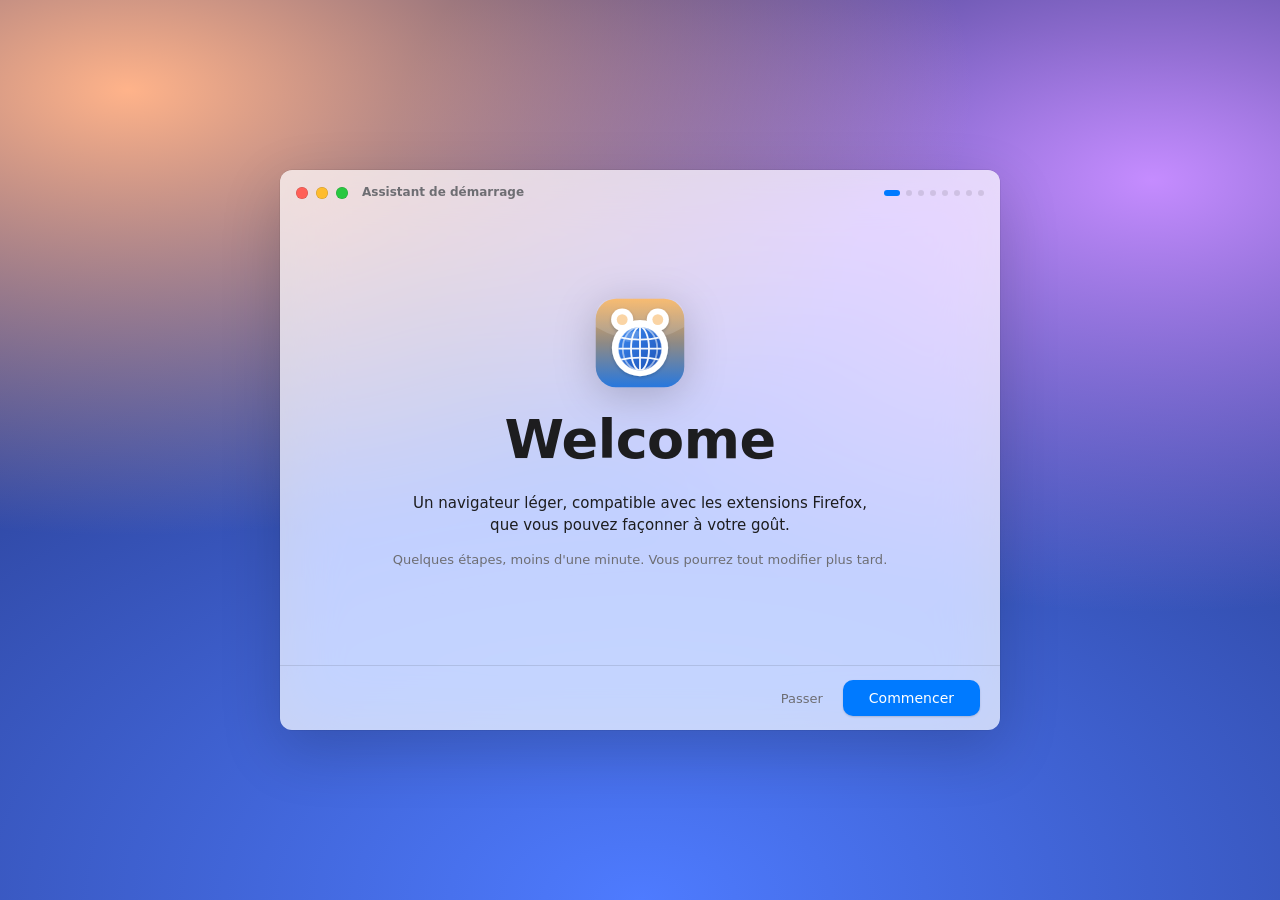
==== extension/onboarding/index.html @ 2b509ed2 "Nounours Browser 1.0.0 Navigateur léger NounoursCorp sur moteur Firefox ESR : assistant de démarrage" ====
<!DOCTYPE html>
<html lang="fr">
<head>
  <meta charset="utf-8">
  <meta name="viewport" content="width=device-width, initial-scale=1">
  <title>Bienvenue dans Nounours Browser</title>
  <link rel="stylesheet" href="../shared/ui.css">
  <link rel="stylesheet" href="onboarding.css">
</head>
<body>
  <div id="wallpaper" class="wp-aube"></div>

  <main class="window glass" role="dialog" aria-labelledby="title">
    <header class="window-bar">
      <div class="lights" aria-hidden="true"><i></i><i></i><i></i></div>
      <span class="window-title">Assistant de démarrage</span>
      <span class="dots" id="dots" aria-hidden="true"></span>
    </header>

    <div class="steps" id="steps">

      <!-- 0. Bonjour -->
      <section class="step hello" data-step="0">
        <img class="logo" src="../icons/icon.svg" alt="" width="96" height="96">
        <h1 id="hello-word" class="hello-word">Bienvenue</h1>
        <p class="lead">Un navigateur léger, compatible avec les extensions Firefox, que vous pouvez façonner à votre goût.</p>
        <p class="muted">Quelques étapes, moins d'une minute. Vous pourrez tout modifier plus tard.</p>
      </section>

      <!-- 1. Apparence -->
      <section class="step" data-step="1" hidden>
        <h2 id="title">Choisissez une apparence</h2>
        <p class="muted">Les changements s'appliquent en direct à tout le navigateur.</p>

        <div class="mode-cards" id="mode-cards">
          <button class="mode-card" data-mode="light"><span class="mini mini-light"></span>Clair</button>
          <button class="mode-card" data-mode="dark"><span class="mini mini-dark"></span>Sombre</button>
          <button class="mode-card" data-mode="auto"><span class="mini mini-auto"></span>Automatique</button>
        </div>

        <div class="row"><span class="label">Couleur d'accentuation</span><div class="swatches" id="accents"></div></div>
        <div class="row"><span class="label">Style</span><div class="segmented" id="presets"></div></div>
        <p class="muted small" id="preset-hint"></p>
      </section>

      <!-- 2. Mémoire -->
      <section class="step" data-step="2" hidden>
        <h2>Économie de mémoire</h2>
        <p class="muted">Les onglets que vous n'utilisez pas « s'endorment » : ils restent dans la barre, mais libèrent leur RAM. Un clic les réveille.</p>
        <div class="ram-cards" id="ram-cards">
          <button class="ram-card" data-ram="eco"><b>🌱 Éco</b><span></span></button>
          <button class="ram-card" data-ram="balanced"><b>⚖️ Équilibré</b><span></span></button>
          <button class="ram-card" data-ram="performance"><b>🚀 Performance</b><span></span></button>
        </div>
        <label class="row check"><span class="switch"><input type="checkbox" id="protect-audible"><span></span></span>Ne jamais endormir un onglet qui joue du son</label>
        <label class="row check"><span class="switch"><input type="checkbox" id="protect-pinned"><span></span></span>Ne jamais endormir les onglets épinglés</label>
      </section>

      <!-- 3. Accueil -->
      <section class="step" data-step="3" hidden>
        <h2>Votre page d'accueil</h2>
        <p class="muted">Elle s'affiche à chaque nouvel onglet : horloge, recherche et raccourcis.</p>
        <div class="row"><span class="label">Comment vous appeler&nbsp;?</span><input type="text" id="name" placeholder="Votre prénom (facultatif)" maxlength="30"></div>
        <div class="row column"><span class="label">Fond d'écran</span><div class="wallpapers" id="wallpapers"></div></div>
      </section>

      <!-- 4. Visite -->
      <section class="step" data-step="4" hidden>
        <h2>Le tour de l'interface</h2>
        <p class="muted">Cliquez sur les numéros pour découvrir chaque zone.</p>
        <div class="mock" id="mock">
          <div class="mock-tabs">
            <div class="lights" aria-hidden="true"><i></i><i></i><i></i></div>
            <div class="mock-tab active">Accueil</div>
            <div class="mock-tab">Wikipédia<button class="hotspot" data-spot="tabs">1</button></div>
            <div class="mock-tab sleeping">YouTube 💤</div>
          </div>
          <div class="mock-nav">
            <span class="mock-btn">‹</span><span class="mock-btn">›</span><span class="mock-btn">↻</span>
            <div class="mock-url">didikaria.fr<button class="hotspot" data-spot="url">2</button></div>
            <span class="mock-btn">🧸<button class="hotspot" data-spot="nounours">3</button></span>
            <span class="mock-btn">🧩<button class="hotspot" data-spot="ext">4</button></span>
            <span class="mock-btn">≡<button class="hotspot" data-spot="menu">5</button></span>
          </div>
          <div class="mock-page"></div>
        </div>
        <div class="spot-info glass-soft" id="spot-info"></div>
      </section>

      <!-- 5. Extensions -->
      <section class="step" data-step="5" hidden>
        <h2>Vos extensions Firefox fonctionnent</h2>
        <p class="muted">Nounours Browser utilise le moteur de Firefox : toutes les extensions de addons.mozilla.org s'installent normalement.</p>
        <ul class="tips">
          <li><b>Installer :</b> ouvrez la boutique, choisissez une extension, cliquez sur « Ajouter à Firefox ».</li>
          <li><b>Gérer :</b> bouton 🧩 de la barre d'outils, ou <kbd data-mod>Ctrl</kbd>+<kbd>Maj</kbd>+<kbd>A</kbd>.</li>
          <li><b>Conseil RAM :</b> chaque extension consomme de la mémoire. Gardez seulement celles que vous utilisez vraiment.</li>
        </ul>
        <button class="btn" id="open-amo">Ouvrir la boutique d'extensions ↗</button>
      </section>

      <!-- 6. Raccourcis -->
      <section class="step" data-step="6" hidden>
        <h2>Raccourcis essentiels</h2>
        <table class="keys" id="keys"></table>
      </section>

      <!-- 7. Fin -->
      <section class="step hello" data-step="7" hidden>
        <div class="logo" aria-hidden="true">✨</div>
        <h1>Tout est prêt</h1>
        <p class="lead">Le bouton 🧸 de la barre d'outils ouvre le Centre de contrôle (thème, mémoire, veille des onglets).</p>
        <p class="muted">Pour revoir cette présentation : Réglages Nounours › « Revoir le démarrage rapide ».</p>
      </section>
    </div>

    <footer class="window-foot">
      <button class="btn" id="back" hidden>Retour</button>
      <span class="spacer"></span>
      <button class="link-btn" id="skip">Passer</button>
      <button class="btn primary large" id="next">Commencer</button>
    </footer>
  </main>

  <script src="../shared/preview-shim.js"></script>
  <script src="../shared/settings.js"></script>
  <script src="../shared/themes.js"></script>
  <script src="onboarding.js"></script>
</body>
</html>
---- extension/shared/ui.css ----
/* Composants visuels partagés — esprit macOS */
:root {
  --accent: #007AFF;
  --bg: #F5F5F7;
  --surface: rgba(255, 255, 255, .72);
  --surface-solid: #FFFFFF;
  --surface-2: rgba(0, 0, 0, .04);
  --text: #1D1D1F;
  --muted: #6E6E73;
  --sep: rgba(0, 0, 0, .1);
  --shadow: 0 20px 60px rgba(0, 0, 0, .18), 0 0 0 .5px rgba(0, 0, 0, .12);
  --radius: 12px;
  --font: -apple-system, BlinkMacSystemFont, "SF Pro Text", "Segoe UI Variable Text", "Segoe UI", "Cantarell", system-ui, sans-serif;
  --font-display: -apple-system, BlinkMacSystemFont, "SF Pro Display", "Segoe UI Variable Display", "Segoe UI", system-ui, sans-serif;
  color-scheme: light;
}
:root[data-scheme="dark"] {
  --bg: #1C1C1E;
  --surface: rgba(40, 40, 42, .72);
  --surface-solid: #2C2C2E;
  --surface-2: rgba(255, 255, 255, .06);
  --text: #F5F5F7;
  --muted: #98989D;
  --sep: rgba(255, 255, 255, .1);
  --shadow: 0 20px 60px rgba(0, 0, 0, .5), 0 0 0 .5px rgba(255, 255, 255, .12);
  color-scheme: dark;
}
* { box-sizing: border-box; }
[hidden] { display: none !important; }
html, body { margin: 0; }
body {
  font: 13px/1.45 var(--font);
  color: var(--text);
  background: var(--bg);
  -webkit-font-smoothing: antialiased;
}
h1, h2, h3 { font-family: var(--font-display); letter-spacing: -.01em; margin: 0; }
a { color: var(--accent); text-decoration: none; }
a:hover { text-decoration: underline; }
.muted { color: var(--muted); }

.glass {
  background: var(--surface);
  backdrop-filter: blur(30px) saturate(1.6);
  border-radius: var(--radius);
  box-shadow: var(--shadow);
}

/* Boutons */
.btn {
  appearance: none; border: 0; cursor: pointer;
  font: 500 13px var(--font);
  padding: 7px 16px; border-radius: 8px;
  background: var(--surface-2); color: var(--text);
  box-shadow: inset 0 0 0 .5px var(--sep);
  transition: filter .12s, transform .06s;
}
.btn:hover { filter: brightness(.96); }
:root[data-scheme="dark"] .btn:hover { filter: brightness(1.15); }
.btn:active { transform: scale(.98); }
.btn.primary { background: var(--accent); color: #fff; box-shadow: 0 1px 2px rgba(0,0,0,.15); }
.btn.large { padding: 10px 26px; font-size: 14px; border-radius: 10px; }
.btn:focus-visible, input:focus-visible, select:focus-visible { outline: 3px solid color-mix(in srgb, var(--accent) 45%, transparent); outline-offset: 1px; }

/* Contrôle segmenté */
.segmented {
  display: inline-flex; padding: 2px; gap: 2px;
  background: var(--surface-2); border-radius: 9px;
  box-shadow: inset 0 0 0 .5px var(--sep);
}
.segmented button {
  appearance: none; border: 0; background: transparent; color: var(--text);
  font: 500 12px var(--font); padding: 5px 14px; border-radius: 7px; cursor: pointer;
}
.segmented button[aria-pressed="true"] {
  background: var(--surface-solid);
  box-shadow: 0 1px 3px rgba(0,0,0,.15), 0 0 0 .5px rgba(0,0,0,.05);
}

/* Interrupteur */
.switch { position: relative; width: 38px; height: 22px; flex: none; }
.switch input { opacity: 0; width: 100%; height: 100%; margin: 0; position: absolute; cursor: pointer; z-index: 1; }
.switch span { position: absolute; inset: 0; border-radius: 22px; background: color-mix(in srgb, var(--muted) 35%, transparent); transition: background .2s; }
.switch span::after { content: ""; position: absolute; top: 2px; left: 2px; width: 18px; height: 18px; border-radius: 50%; background: #fff; box-shadow: 0 1px 3px rgba(0,0,0,.3); transition: transform .2s; }
.switch input:checked + span { background: var(--accent); }
.switch input:checked + span::after { transform: translateX(16px); }

/* Pastilles de couleur d'accent */
.swatches { display: flex; gap: 10px; flex-wrap: wrap; }
.swatch {
  width: 22px; height: 22px; border-radius: 50%; border: 0; cursor: pointer;
  box-shadow: inset 0 0 0 .5px rgba(0,0,0,.2);
}
.swatch[aria-pressed="true"] { outline: 2px solid var(--swatch); outline-offset: 2px; }

/* Champs */
input[type="text"], input[type="url"], input[type="number"], select, textarea {
  font: 13px var(--font); color: var(--text);
  background: var(--surface-solid); border: 0; border-radius: 7px;
  padding: 6px 10px; box-shadow: inset 0 0 0 .5px var(--sep), 0 .5px 1px rgba(0,0,0,.05);
}

/* Feux tricolores décoratifs */
.lights { display: flex; gap: 8px; }
.lights i { width: 12px; height: 12px; border-radius: 50%; display: block; box-shadow: inset 0 0 0 .5px rgba(0,0,0,.2); }
.lights i:nth-child(1) { background: #FF5F57; }
.lights i:nth-child(2) { background: #FEBC2E; }
.lights i:nth-child(3) { background: #28C840; }

/* Fonds d'écran (dégradés originaux) */
.wp-aube     { background: radial-gradient(120% 90% at 10% 10%, #FFB38A 0%, transparent 55%), radial-gradient(100% 80% at 90% 20%, #C58CFF 0%, transparent 60%), radial-gradient(120% 100% at 50% 100%, #4E7BFF 0%, #1E2A6E 100%); }
.wp-lagon    { background: radial-gradient(110% 90% at 0% 0%, #7BF2D8 0%, transparent 55%), radial-gradient(110% 90% at 100% 30%, #3AA7FF 0%, transparent 60%), linear-gradient(180deg, #1172C9, #06294F); }
.wp-foret    { background: radial-gradient(100% 80% at 20% 10%, #CDEB8B 0%, transparent 55%), radial-gradient(120% 90% at 90% 60%, #2FA36B 0%, transparent 60%), linear-gradient(180deg, #1F6B4A, #0B2A1F); }
.wp-crepuscule { background: radial-gradient(120% 80% at 80% 0%, #FF7A90 0%, transparent 55%), radial-gradient(100% 90% at 0% 70%, #7B4DFF 0%, transparent 60%), linear-gradient(180deg, #3A1C63, #120A24); }
.wp-graphite { background: radial-gradient(120% 90% at 30% 0%, #8A8A95 0%, transparent 60%), linear-gradient(180deg, #3B3B42, #141418); }
.wp-uni      { background: var(--bg); }
---- extension/onboarding/onboarding.css ----
html, body { height: 100%; }
body { display: grid; place-items: center; overflow: hidden; background: #000; }
#wallpaper { position: fixed; inset: 0; transition: opacity .6s; }
#wallpaper.wp-uni { background: var(--bg); }

.window {
  position: relative;
  width: min(720px, 94vw);
  height: min(560px, 92vh);
  display: flex; flex-direction: column;
  animation: pop .5s cubic-bezier(.2, .9, .3, 1.2);
}
@keyframes pop { from { opacity: 0; transform: scale(.94) translateY(12px); } }

.window-bar { display: flex; align-items: center; gap: 14px; padding: 14px 16px 0; }
.window-title { font-weight: 600; font-size: 12px; color: var(--muted); }
.dots { margin-left: auto; display: flex; gap: 6px; }
.dots i { width: 6px; height: 6px; border-radius: 50%; background: var(--sep); transition: background .2s, width .2s; }
.dots i.on { background: var(--accent); width: 16px; border-radius: 3px; }

.steps { flex: 1; position: relative; overflow: hidden; }
.step { position: absolute; inset: 0; padding: 26px 44px 10px; overflow-y: auto; animation: slide .35s ease; }
.step.back { animation-name: slide-back; }
@keyframes slide { from { opacity: 0; transform: translateX(30px); } }
@keyframes slide-back { from { opacity: 0; transform: translateX(-30px); } }
.step h2 { font-size: 24px; margin-bottom: 6px; }
.step > .muted { margin: 0 0 18px; }
.small { font-size: 12px; }

.step[hidden], [hidden] { display: none !important; }
.hello { display: flex; flex-direction: column; align-items: center; justify-content: center; text-align: center; gap: 10px; }
.logo { font-size: 64px; filter: drop-shadow(0 8px 20px rgba(0,0,0,.2)); }
.hello-word { font-size: 54px; font-weight: 700; transition: opacity .5s, transform .5s; }
.hello-word.fade { opacity: 0; transform: translateY(8px); }
.lead { font-size: 15px; max-width: 480px; margin: 4px 0; }

.row { display: flex; align-items: center; gap: 14px; margin: 14px 0; }
.row.column { flex-direction: column; align-items: flex-start; }
.row .label { min-width: 170px; font-weight: 500; }
.row.check { cursor: pointer; margin: 10px 0; }
.row input[type="text"] { flex: 1; max-width: 280px; }

.mode-cards { display: flex; gap: 16px; margin-bottom: 8px; }
.mode-card, .ram-card {
  appearance: none; border: 0; cursor: pointer; color: var(--text); font: 500 13px var(--font);
  background: var(--surface-2); border-radius: 12px; padding: 12px;
  box-shadow: inset 0 0 0 1px var(--sep); transition: box-shadow .15s, transform .1s;
}
.mode-card { display: flex; flex-direction: column; align-items: center; gap: 8px; flex: 1; }
.mode-card[aria-pressed="true"], .ram-card[aria-pressed="true"] { box-shadow: inset 0 0 0 2px var(--accent); }
.mode-card:active, .ram-card:active { transform: scale(.98); }
.mini { width: 100%; height: 74px; border-radius: 8px; display: block; position: relative; overflow: hidden; }
.mini::before { content: ""; position: absolute; left: 0; right: 0; top: 0; height: 16px; }
.mini::after { content: ""; position: absolute; left: 30%; right: 30%; top: 22px; height: 8px; border-radius: 4px; }
.mini-light { background: #fff; } .mini-light::before { background: #E6E6E9; } .mini-light::after { background: #E9E9EC; }
.mini-dark { background: #2A2A2D; } .mini-dark::before { background: #1C1C1E; } .mini-dark::after { background: #3A3A3D; }
.mini-auto { background: linear-gradient(90deg, #fff 50%, #2A2A2D 50%); }
.mini-auto::before { background: linear-gradient(90deg, #E6E6E9 50%, #1C1C1E 50%); }
.mini-auto::after { background: linear-gradient(90deg, #E9E9EC 50%, #3A3A3D 50%); }

.ram-cards { display: grid; grid-template-columns: repeat(3, 1fr); gap: 12px; margin-bottom: 14px; }
.ram-card { text-align: left; display: flex; flex-direction: column; gap: 6px; padding: 14px; }
.ram-card b { font-size: 14px; }
.ram-card span { color: var(--muted); font-size: 12px; line-height: 1.4; }

.wallpapers { display: flex; gap: 12px; flex-wrap: wrap; }
.wallpapers button {
  width: 92px; height: 60px; border-radius: 10px; border: 0; cursor: pointer;
  box-shadow: inset 0 0 0 .5px rgba(0,0,0,.2);
  position: relative; color: #fff; font: 500 11px var(--font); text-shadow: 0 1px 2px rgba(0,0,0,.5);
  display: flex; align-items: flex-end; padding: 6px;
}
.wallpapers button.wp-uni { color: var(--text); text-shadow: none; box-shadow: inset 0 0 0 1px var(--sep); }
.wallpapers button[aria-pressed="true"] { outline: 3px solid var(--accent); outline-offset: 2px; }

/* Maquette de navigateur */
.mock { position: relative; border-radius: 10px; overflow: hidden; box-shadow: 0 0 0 .5px var(--sep), 0 8px 24px rgba(0,0,0,.12); }
.mock-tabs { display: flex; align-items: center; gap: 4px; padding: 8px 10px 4px; background: color-mix(in srgb, var(--text) 8%, var(--surface-solid)); }
.mock-tabs .lights { margin-right: 10px; }
.mock-tab { font-size: 11px; padding: 4px 14px; border-radius: 6px; color: var(--muted); }
.mock-tab.active { background: var(--surface-solid); color: var(--text); box-shadow: 0 1px 2px rgba(0,0,0,.12); }
.mock-tab.sleeping { font-style: italic; opacity: .55; }
.mock-nav { display: flex; align-items: center; gap: 6px; padding: 6px 10px 8px; background: var(--surface-solid); border-bottom: 1px solid var(--sep); }
.mock-btn { width: 24px; text-align: center; font-size: 13px; color: var(--muted); }
.mock-url { flex: 1; text-align: center; font-size: 11px; padding: 4px; border-radius: 6px; background: var(--surface-2); margin: 0 8px; }
.mock-page { height: 90px; background: linear-gradient(180deg, var(--surface-2), transparent); }
.mock-tab, .mock-url, .mock-btn { position: relative; }
.mock-tabs, .mock-nav { padding-top: 14px !important; }
.hotspot {
  position: absolute; top: -11px; right: -9px; z-index: 2; width: 18px; height: 18px; padding: 0; line-height: 18px; border-radius: 50%; border: 0; cursor: pointer;
  background: var(--accent); color: #fff; font: 700 10px var(--font);
  box-shadow: 0 0 0 0 color-mix(in srgb, var(--accent) 60%, transparent);
  animation: pulse 1.8s infinite;
}
.hotspot[aria-pressed="true"] { animation: none; transform: scale(1.15); }
@keyframes pulse { 70% { box-shadow: 0 0 0 9px transparent; } 100% { box-shadow: 0 0 0 0 transparent; } }
.glass-soft { background: var(--surface-2); border-radius: 10px; box-shadow: inset 0 0 0 .5px var(--sep); }
.spot-info { margin-top: 14px; padding: 12px 14px; min-height: 62px; }
.spot-info b { display: block; margin-bottom: 2px; }

.tips { padding-left: 18px; margin: 0 0 18px; }
.tips li { margin-bottom: 8px; }
kbd {
  font: 500 11px var(--font); padding: 1px 6px; border-radius: 5px;
  background: var(--surface-solid); box-shadow: inset 0 0 0 .5px var(--sep), 0 1px 0 var(--sep);
}
.keys { width: 100%; border-collapse: collapse; }
.keys td { padding: 7px 4px; border-bottom: 1px solid var(--sep); }
.keys td:last-child { text-align: right; white-space: nowrap; }

.window-foot { display: flex; align-items: center; gap: 10px; padding: 14px 20px; border-top: 1px solid var(--sep); }
.spacer { flex: 1; }
.link-btn { appearance: none; border: 0; background: none; color: var(--muted); font: 13px var(--font); cursor: pointer; padding: 6px 10px; }
.link-btn:hover { color: var(--text); }

@media (prefers-reduced-motion: reduce) { *, *::before { animation: none !important; transition: none !important; } }
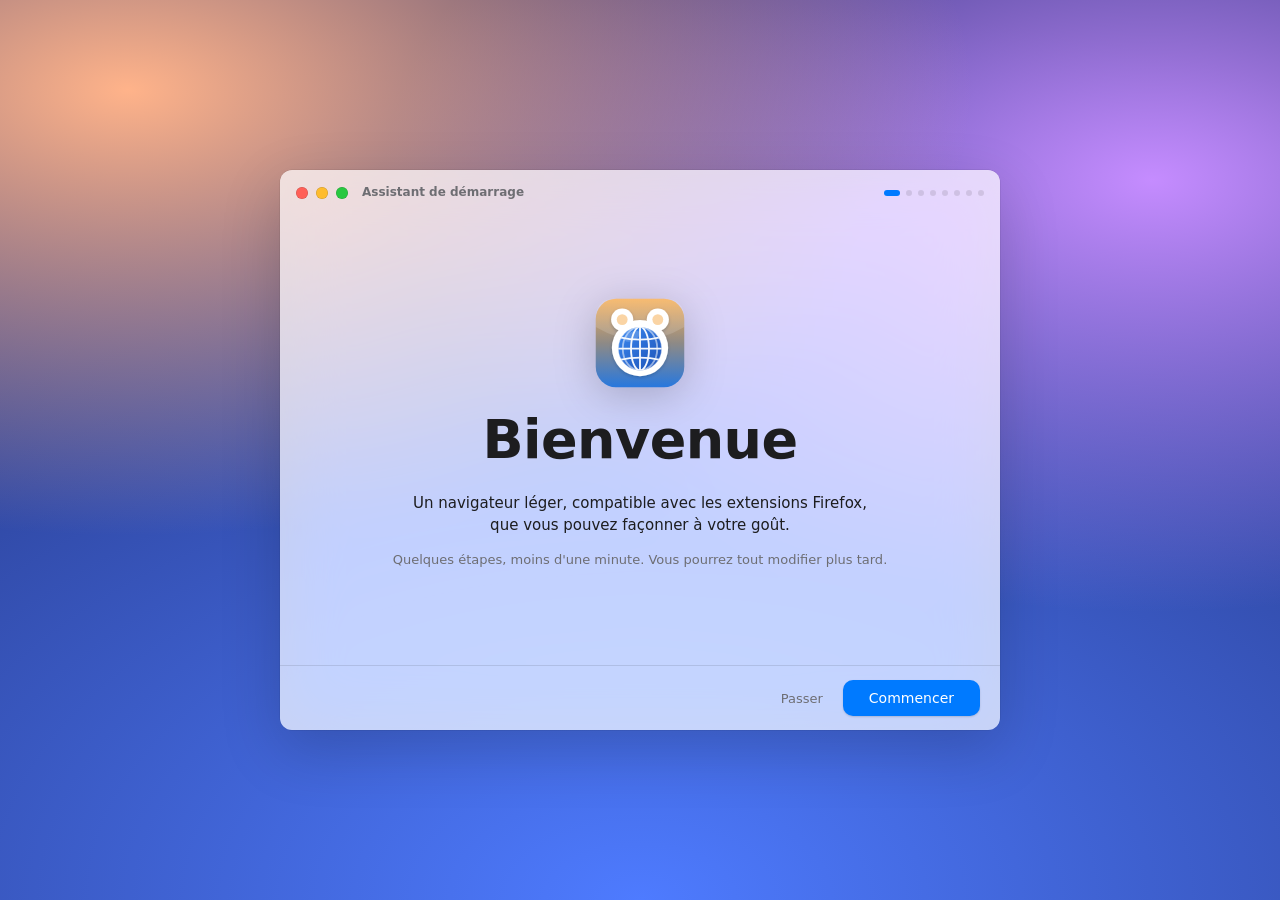
==== commit 88f1966a: "v1.1.0 : Nounours Browser partout, interface façon Safari, section dans les Paramètres - Moteur Fire" ====
--- a/extension/onboarding/index.html
+++ b/extension/onboarding/index.html
@@ -4,6 +4,7 @@
   <meta charset="utf-8">
   <meta name="viewport" content="width=device-width, initial-scale=1">
   <title>Bienvenue dans Nounours Browser</title>
+  <link rel="icon" href="../icons/icon.svg">
   <link rel="stylesheet" href="../shared/ui.css">
   <link rel="stylesheet" href="onboarding.css">
 </head>
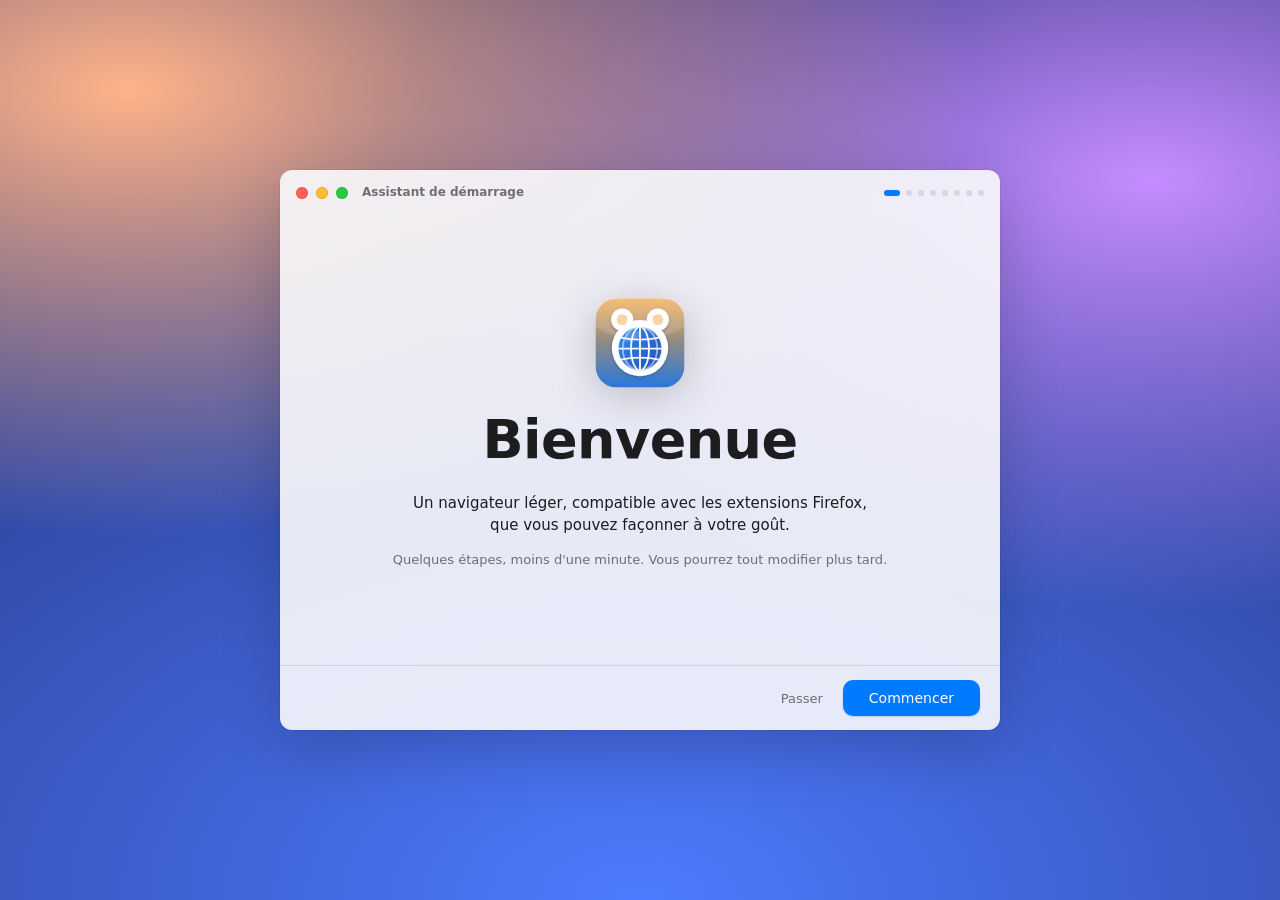
==== commit 871cc8f6: "v1.2.0 : nom NounoursBrowser, mémoire réduite - Nom sans espace partout (moteur, appli, installeur, " ====
--- a/extension/onboarding/index.html
+++ b/extension/onboarding/index.html
@@ -3,7 +3,7 @@
 <head>
   <meta charset="utf-8">
   <meta name="viewport" content="width=device-width, initial-scale=1">
-  <title>Bienvenue dans Nounours Browser</title>
+  <title>Bienvenue dans NounoursBrowser</title>
   <link rel="icon" href="../icons/icon.svg">
   <link rel="stylesheet" href="../shared/ui.css">
   <link rel="stylesheet" href="onboarding.css">
@@ -91,7 +91,7 @@
       <!-- 5. Extensions -->
       <section class="step" data-step="5" hidden>
         <h2>Vos extensions Firefox fonctionnent</h2>
-        <p class="muted">Nounours Browser utilise le moteur de Firefox : toutes les extensions de addons.mozilla.org s'installent normalement.</p>
+        <p class="muted">NounoursBrowser utilise le moteur de Firefox : toutes les extensions de addons.mozilla.org s'installent normalement.</p>
         <ul class="tips">
           <li><b>Installer :</b> ouvrez la boutique, choisissez une extension, cliquez sur « Ajouter à Firefox ».</li>
           <li><b>Gérer :</b> bouton 🧩 de la barre d'outils, ou <kbd data-mod>Ctrl</kbd>+<kbd>Maj</kbd>+<kbd>A</kbd>.</li>
--- a/extension/shared/ui.css
+++ b/extension/shared/ui.css
@@ -2,7 +2,7 @@
 :root {
   --accent: #007AFF;
   --bg: #F5F5F7;
-  --surface: rgba(255, 255, 255, .72);
+  --surface: rgba(250, 250, 252, .9);
   --surface-solid: #FFFFFF;
   --surface-2: rgba(0, 0, 0, .04);
   --text: #1D1D1F;
@@ -16,7 +16,7 @@
 }
 :root[data-scheme="dark"] {
   --bg: #1C1C1E;
-  --surface: rgba(40, 40, 42, .72);
+  --surface: rgba(36, 36, 39, .9);
   --surface-solid: #2C2C2E;
   --surface-2: rgba(255, 255, 255, .06);
   --text: #F5F5F7;
@@ -39,9 +39,10 @@
 a:hover { text-decoration: underline; }
 .muted { color: var(--muted); }
 
+/* Pas de backdrop-filter : un flou d'arrière-plan oblige le moteur à garder des copies de l'écran
+   en mémoire graphique. Un fond presque opaque donne le même rendu, bien plus léger. */
 .glass {
   background: var(--surface);
-  backdrop-filter: blur(30px) saturate(1.6);
   border-radius: var(--radius);
   box-shadow: var(--shadow);
 }
--- a/extension/onboarding/onboarding.css
+++ b/extension/onboarding/onboarding.css
@@ -90,7 +90,7 @@
   position: absolute; top: -11px; right: -9px; z-index: 2; width: 18px; height: 18px; padding: 0; line-height: 18px; border-radius: 50%; border: 0; cursor: pointer;
   background: var(--accent); color: #fff; font: 700 10px var(--font);
   box-shadow: 0 0 0 0 color-mix(in srgb, var(--accent) 60%, transparent);
-  animation: pulse 1.8s infinite;
+  animation: pulse 1.8s 3;
 }
 .hotspot[aria-pressed="true"] { animation: none; transform: scale(1.15); }
 @keyframes pulse { 70% { box-shadow: 0 0 0 9px transparent; } 100% { box-shadow: 0 0 0 0 transparent; } }
